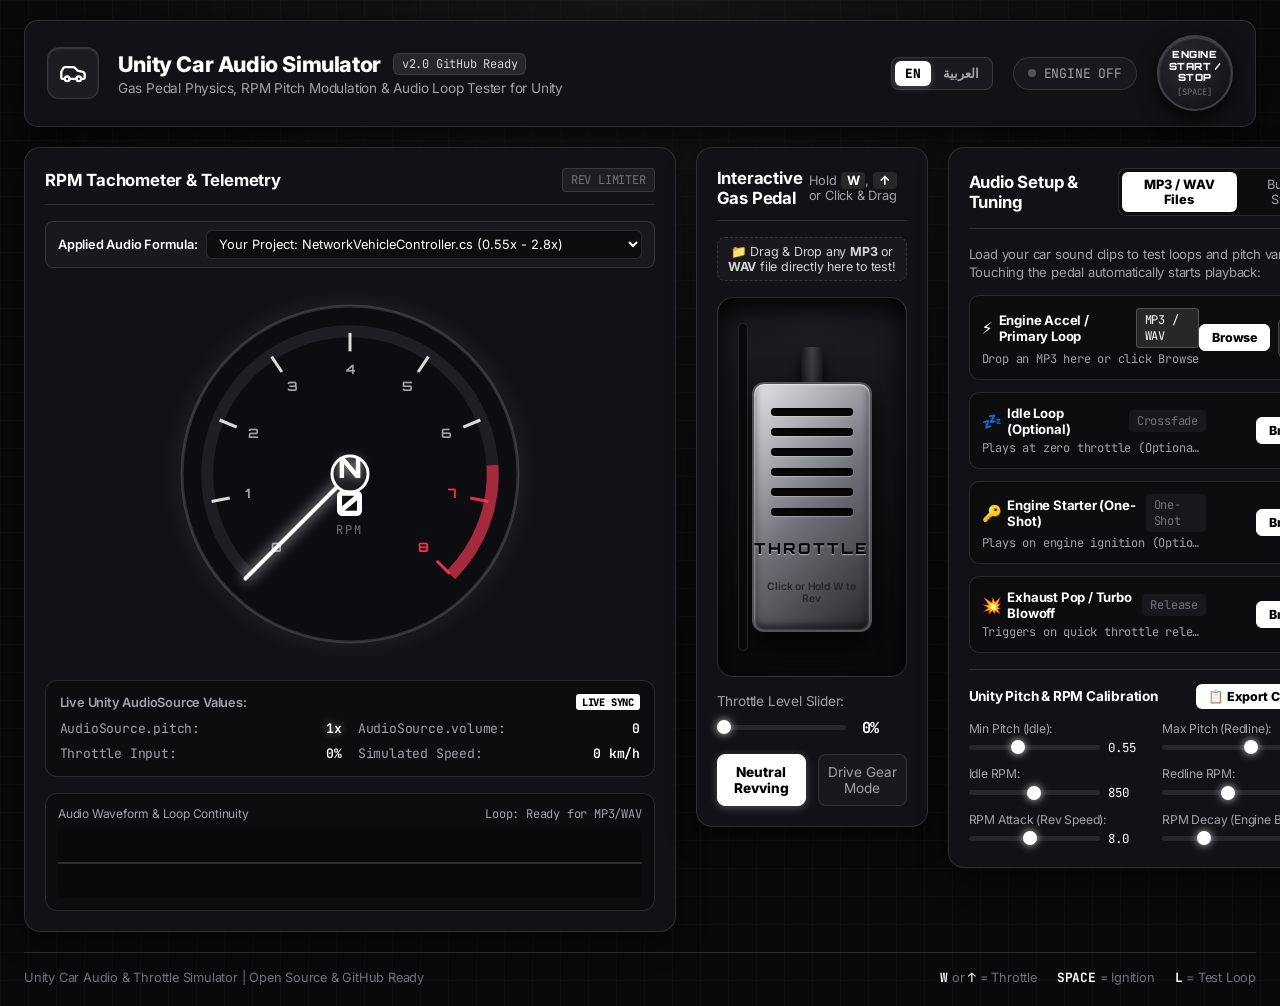
==== index.html @ ed093db4 "Add files via upload" ====
<!DOCTYPE html>
<html lang="en" dir="ltr">
<head>
  <meta charset="UTF-8">
  <meta name="viewport" content="width=device-width, initial-scale=1.0">
  <title>Unity Car Audio & Throttle Simulator | RPM & Audio Loop Tester</title>
  <link rel="preconnect" href="https://fonts.googleapis.com">
  <link rel="preconnect" href="https://fonts.gstatic.com" crossorigin>
  <link href="https://fonts.googleapis.com/css2?family=Inter:wght@400;500;600;700;800;900&family=JetBrains+Mono:wght@400;500;700&family=Orbitron:wght@600;800;900&family=Cairo:wght@600;700;900&display=swap" rel="stylesheet">
  <link rel="stylesheet" href="style.css">
</head>
<body>
  <div class="app-container">
    <!-- Header: Title, Language Switcher, Ignition -->
    <header class="app-header">
      <div class="header-brand">
        <div class="car-badge">
          <svg width="28" height="28" viewBox="0 0 24 24" fill="none" stroke="currentColor" stroke-width="2" stroke-linecap="round" stroke-linejoin="round">
            <path d="M19 17h2c.6 0 1-.4 1-1v-3c0-.9-.7-1.7-1.5-1.9C18.7 10.6 16 10 16 10s-1.3-1.4-2.2-2.3c-.5-.4-1.1-.7-1.8-.7H5c-.6 0-1.1.4-1.4.9l-1.5 2.8C2.1 10.7 2 11 2 11.3V16c0 .6.4 1 1 1h2"/>
            <circle cx="7" cy="17" r="2"/>
            <path d="M9 17h6"/>
            <circle cx="17" cy="17" r="2"/>
          </svg>
        </div>
        <div>
          <div class="title-row">
            <h1 data-i18n="appTitle">Unity Car Audio Simulator</h1>
            <span class="version-tag">v2.0 GitHub Ready</span>
          </div>
          <p class="subtitle" data-i18n="appSubtitle">Gas Pedal Physics, RPM Pitch Modulation & Audio Loop Tester for Unity</p>
        </div>
      </div>

      <div class="header-controls">
        <!-- Language Switcher -->
        <div class="lang-switcher">
          <button class="lang-btn active" id="btnLangEn" data-lang="en">EN</button>
          <button class="lang-btn" id="btnLangAr" data-lang="ar">العربية</button>
        </div>

        <!-- Engine Status -->
        <div class="engine-status-tag" id="engineStatusTag">
          <span class="status-dot"></span>
          <span id="engineStatusText" data-i18n="engineOff">ENGINE OFF</span>
        </div>
        
        <!-- Ignition Start / Stop Button -->
        <button id="ignitionBtn" class="ignition-button" title="Start/Stop Engine (Spacebar)">
          <div class="engine-start-ring"></div>
          <span class="ignition-text" data-i18n="ignitionBtn">ENGINE<br>START / STOP</span>
          <span class="ignition-subtext" data-i18n="spaceHint">[SPACE]</span>
        </button>
      </div>
    </header>

    <!-- Main Workspace Grid -->
    <main class="dashboard-grid">
      
      <!-- Left Column: Tachometer & Realtime Telemetry -->
      <section class="card gauge-card">
        <div class="card-header">
          <h2 data-i18n="tachoTitle">RPM Tachometer & Telemetry</h2>
          <div class="badge redline-badge" id="limiterIndicator" data-i18n="limiterBadge">REV LIMITER</div>
        </div>

        <!-- Unity Project Preset Bar -->
        <div class="project-preset-bar">
          <label for="projectPresetSelect" data-i18n="formulaLabel">Applied Audio Formula:</label>
          <select id="projectPresetSelect">
            <option value="networkVehicle" selected data-i18n="presetNetworkVehicle">Your Project: NetworkVehicleController.cs (0.55x - 2.8x)</option>
            <option value="msAdapter" data-i18n="presetMsAdapter">Your Project: MSNetworkVehicleAdapter.cs (Exponential Smooth)</option>
            <option value="standardRpm" data-i18n="presetStandard">Standard Unity RPM Pitch Lerp</option>
          </select>
        </div>

        <!-- Gauge Canvas & Center Readout -->
        <div class="tachometer-wrapper">
          <canvas id="tachometerCanvas" width="400" height="400"></canvas>
          <div class="gauge-center-info">
            <span class="digital-gear" id="currentGear">N</span>
            <span class="digital-rpm" id="digitalRpm">0</span>
            <span class="rpm-label">RPM</span>
          </div>
        </div>

        <!-- Live Unity AudioSource Telemetry -->
        <div class="unity-telemetry-box">
          <div class="telemetry-header">
            <span data-i18n="telemetryTitle">Live Unity AudioSource Values:</span>
            <span class="tag live-tag">LIVE SYNC</span>
          </div>
          <div class="telemetry-values">
            <div class="metric">
              <span class="metric-name">AudioSource.pitch:</span>
              <span class="metric-val highlight" id="livePitchVal">0.55x</span>
            </div>
            <div class="metric">
              <span class="metric-name">AudioSource.volume:</span>
              <span class="metric-val" id="liveVolumeVal">0.12</span>
            </div>
            <div class="metric">
              <span class="metric-name" data-i18n="throttleInput">Throttle Input:</span>
              <span class="metric-val" id="liveThrottleVal">0%</span>
            </div>
            <div class="metric">
              <span class="metric-name" data-i18n="simSpeed">Simulated Speed:</span>
              <span class="metric-val" id="liveSpeedVal">0 km/h</span>
            </div>
          </div>
        </div>

        <!-- Waveform Visualizer -->
        <div class="visualizer-container">
          <div class="visualizer-header">
            <span data-i18n="visualizerTitle">Audio Waveform & Loop Continuity</span>
            <span class="mono-badge" id="loopStatusBadge" data-i18n="loopReady">Loop: Ready for MP3/WAV</span>
          </div>
          <canvas id="visualizerCanvas" width="400" height="70"></canvas>
        </div>
      </section>

      <!-- Center Column: Interactive Monochrome Gas Pedal -->
      <section class="card pedal-card" id="pedalDropZone">
        <div class="card-header">
          <h2 data-i18n="pedalTitle">Interactive Gas Pedal</h2>
          <span class="keyboard-hint" data-i18n="pedalHint">Hold <b>W</b>, <b>↑</b> or Click & Drag</span>
        </div>

        <!-- Drag & Drop Hint Banner -->
        <div class="drop-hint-banner" data-i18n="dropHint">
          📁 Drag & Drop any <b>MP3</b> or <b>WAV</b> file directly here to test!
        </div>

        <!-- 3D Pedal Chamber -->
        <div class="pedal-chamber">
          <div class="pedal-assembly" id="pedalAssembly">
            <div class="pedal-arm"></div>
            <div class="pedal-footplate" id="pedalFootplate">
              <div class="pedal-texture">
                <div class="rubber-groove"></div>
                <div class="rubber-groove"></div>
                <div class="rubber-groove"></div>
                <div class="rubber-groove"></div>
                <div class="rubber-groove"></div>
                <div class="rubber-groove"></div>
              </div>
              <div class="pedal-label">THROTTLE</div>
              <div class="pedal-press-hint" data-i18n="pedalPress">Click or Hold W to Rev</div>
            </div>
          </div>

          <!-- Vertical Level Track -->
          <div class="pedal-track-gauge">
            <div class="pedal-level-fill" id="pedalFill"></div>
            <span class="pedal-level-text" id="pedalPercent">0%</span>
          </div>
        </div>

        <!-- Precise Slider -->
        <div class="pedal-slider-group">
          <label for="throttleRange" data-i18n="preciseThrottle">Throttle Level Slider:</label>
          <div class="slider-with-val">
            <input type="range" id="throttleRange" min="0" max="100" value="0" step="1">
            <span id="sliderValDisplay">0%</span>
          </div>
        </div>

        <!-- Rev Mode Toggles -->
        <div class="mode-toggles">
          <button class="mode-btn active" id="btnNeutral" data-i18n="modeNeutral">Neutral Revving</button>
          <button class="mode-btn" id="btnDrive" data-i18n="modeDrive">Drive Gear Mode</button>
        </div>
      </section>

      <!-- Right Column: Audio Files & Calibration -->
      <section class="card audio-card">
        <div class="card-header">
          <h2 data-i18n="audioConfigTitle">Audio Setup & Tuning</h2>
          <div class="sound-mode-switch">
            <button class="tab-btn active" id="tabCustomAudio" data-i18n="tabCustom">MP3 / WAV Files</button>
            <button class="tab-btn" id="tabSynth" data-i18n="tabSynth">Built-in Synth</button>
          </div>
        </div>

        <!-- Custom Audio Panel -->
        <div id="customAudioPanel" class="audio-panel active">
          <p class="section-desc" data-i18n="audioDesc">
            Load your car sound clips to test loops and pitch variation. Touching the pedal automatically starts playback:
          </p>

          <div class="audio-slots-list">
            <!-- Slot 1: Accel / Primary Loop -->
            <div class="audio-slot" id="slotAccel">
              <div class="slot-info">
                <div class="slot-title">
                  <span class="slot-icon">⚡</span>
                  <strong data-i18n="slotAccelTitle">Engine Accel / Primary Loop</strong>
                  <span class="badge primary-badge">MP3 / WAV</span>
                </div>
                <div class="slot-file-name" id="accelFileName" data-i18n="accelFilePlaceholder">Drop an MP3 here or click Browse</div>
              </div>
              <div class="slot-actions">
                <label class="file-upload-label">
                  <span data-i18n="browseBtn">Browse</span>
                  <input type="file" id="accelFileInput" accept=".mp3,.wav,.ogg,.m4a,.aac,audio/*">
                </label>
                <button class="mini-btn" id="testAccelLoopBtn" title="Test seamless looping continuously" data-i18n="testLoopBtn">Test Loop</button>
              </div>
            </div>

            <!-- Slot 2: Idle Loop -->
            <div class="audio-slot" id="slotIdle">
              <div class="slot-info">
                <div class="slot-title">
                  <span class="slot-icon">💤</span>
                  <strong data-i18n="slotIdleTitle">Idle Loop (Optional)</strong>
                  <span class="badge optional-badge" data-i18n="crossfadeBadge">Crossfade</span>
                </div>
                <div class="slot-file-name" id="idleFileName" data-i18n="idleFilePlaceholder">Plays at zero throttle (Optional)</div>
              </div>
              <div class="slot-actions">
                <label class="file-upload-label">
                  <span data-i18n="browseBtn">Browse</span>
                  <input type="file" id="idleFileInput" accept=".mp3,.wav,.ogg,.m4a,.aac,audio/*">
                </label>
              </div>
            </div>

            <!-- Slot 3: Ignition Start -->
            <div class="audio-slot" id="slotStart">
              <div class="slot-info">
                <div class="slot-title">
                  <span class="slot-icon">🔑</span>
                  <strong data-i18n="slotStartTitle">Engine Starter (One-Shot)</strong>
                  <span class="badge optional-badge">One-Shot</span>
                </div>
                <div class="slot-file-name" id="startFileName" data-i18n="startFilePlaceholder">Plays on engine ignition (Optional)</div>
              </div>
              <div class="slot-actions">
                <label class="file-upload-label">
                  <span data-i18n="browseBtn">Browse</span>
                  <input type="file" id="startFileInput" accept=".mp3,.wav,.ogg,.m4a,.aac,audio/*">
                </label>
              </div>
            </div>

            <!-- Slot 4: Backfire / Pop -->
            <div class="audio-slot" id="slotPop">
              <div class="slot-info">
                <div class="slot-title">
                  <span class="slot-icon">💥</span>
                  <strong data-i18n="slotPopTitle">Exhaust Pop / Turbo Blowoff</strong>
                  <span class="badge optional-badge" data-i18n="popBadge">Release</span>
                </div>
                <div class="slot-file-name" id="popFileName" data-i18n="popFilePlaceholder">Triggers on quick throttle release</div>
              </div>
              <div class="slot-actions">
                <label class="file-upload-label">
                  <span data-i18n="browseBtn">Browse</span>
                  <input type="file" id="popFileInput" accept=".mp3,.wav,.ogg,.m4a,.aac,audio/*">
                </label>
              </div>
            </div>
          </div>
        </div>

        <!-- Synth Mode Panel -->
        <div id="synthPanel" class="audio-panel">
          <div class="synth-banner">
            <h3 data-i18n="synthTitle">Procedural Engine Sound Synthesizer</h3>
            <p data-i18n="synthDesc">Built-in Web Audio API engine generator that creates real multi-cylinder rumble and intake suction without any external audio files.</p>
            <div class="synth-configs">
              <label data-i18n="engineTone">Engine Configuration:</label>
              <select id="synthToneSelect">
                <option value="v6">V6 Sports Exhaust (Deep resonance)</option>
                <option value="i4">Inline-4 Turbo (High revving)</option>
                <option value="v8">V8 Muscle (Raw growl)</option>
              </select>
            </div>
          </div>
        </div>

        <!-- Calibration Sliders -->
        <div class="unity-calibration-section">
          <div class="section-subheading">
            <span data-i18n="unityCalibrationTitle">Unity Pitch & RPM Calibration</span>
            <button class="copy-unity-code-btn" id="btnExportUnityCode" data-i18n="btnExportCode">📋 Export C# Script</button>
          </div>

          <div class="tuning-grid">
            <div class="tune-field">
              <label data-i18n="paramMinPitch">Min Pitch (Idle):</label>
              <div class="slider-val-pair">
                <input type="range" id="paramMinPitch" min="0.3" max="1.0" step="0.05" value="0.55">
                <span id="paramMinPitchVal">0.55</span>
              </div>
            </div>

            <div class="tune-field">
              <label data-i18n="paramMaxPitch">Max Pitch (Redline):</label>
              <div class="slider-val-pair">
                <input type="range" id="paramMaxPitch" min="1.2" max="3.5" step="0.05" value="2.80">
                <span id="paramMaxPitchVal">2.80</span>
              </div>
            </div>

            <div class="tune-field">
              <label data-i18n="paramIdleRpm">Idle RPM:</label>
              <div class="slider-val-pair">
                <input type="range" id="paramIdleRpm" min="500" max="1200" step="50" value="850">
                <span id="paramIdleRpmVal">850</span>
              </div>
            </div>

            <div class="tune-field">
              <label data-i18n="paramMaxRpm">Redline RPM:</label>
              <div class="slider-val-pair">
                <input type="range" id="paramMaxRpm" min="5500" max="9500" step="100" value="7500">
                <span id="paramMaxRpmVal">7500</span>
              </div>
            </div>

            <div class="tune-field">
              <label data-i18n="paramAttack">RPM Attack (Rev Speed):</label>
              <div class="slider-val-pair">
                <input type="range" id="paramAttack" min="2" max="15" step="0.5" value="8.0">
                <span id="paramAttackVal">8.0</span>
              </div>
            </div>

            <div class="tune-field">
              <label data-i18n="paramDecay">RPM Decay (Engine Brake):</label>
              <div class="slider-val-pair">
                <input type="range" id="paramDecay" min="2" max="12" step="0.5" value="5.0">
                <span id="paramDecayVal">5.0</span>
              </div>
            </div>
          </div>
        </div>
      </section>
    </main>

    <!-- Unity C# Code Modal -->
    <div class="modal-overlay" id="unityCodeModal">
      <div class="modal-card">
        <div class="modal-header">
          <h3 data-i18n="modalTitle">Ready-to-Use Unity C# Script</h3>
          <button class="close-modal-btn" id="btnCloseModal">&times;</button>
        </div>
        <div class="modal-body">
          <p data-i18n="modalDesc">Copy and paste this script directly onto your car GameObject in Unity:</p>
          <pre><code id="unityCodeSnippet"></code></pre>
        </div>
        <div class="modal-footer">
          <button class="btn-primary" id="btnCopySnippet" data-i18n="copyCodeBtn">Copy Code to Clipboard</button>
        </div>
      </div>
    </div>

    <!-- Footer -->
    <footer class="app-footer">
      <div>
        <span data-i18n="footerText">Unity Car Audio & Throttle Simulator | Open Source & GitHub Ready</span>
      </div>
      <div class="shortcuts-legend">
        <span><b data-i18n="keyW">W</b> or <b>↑</b> = <span data-i18n="keyThrottle">Throttle</span></span>
        <span><b>SPACE</b> = <span data-i18n="keyIgnition">Ignition</span></span>
        <span><b>L</b> = <span data-i18n="keyLoop">Test Loop</span></span>
      </div>
    </footer>
  </div>

  <!-- Scripts -->
  <script src="audio-engine.js"></script>
  <script src="app.js"></script>
</body>
</html>
---- style.css ----
:root {
  --bg-main: #09090b;
  --bg-card: #121216;
  --bg-card-subtle: #18181d;
  --border-light: rgba(255, 255, 255, 0.12);
  --border-hover: rgba(255, 255, 255, 0.3);
  --text-pure: #ffffff;
  --text-muted: #a1a1aa;
  --text-dim: #71717a;
  --pure-white-glow: rgba(255, 255, 255, 0.5);
  --accent-red: #ff334b;
  --accent-red-glow: rgba(255, 51, 75, 0.5);
  --font-main: 'Inter', system-ui, -apple-system, sans-serif;
  --font-mono: 'JetBrains Mono', monospace;
  --font-gauge: 'Orbitron', 'JetBrains Mono', monospace;
  --font-arabic: 'Cairo', system-ui, sans-serif;
}

/* RTL Override for Arabic */
html[dir="rtl"] {
  font-family: var(--font-arabic);
}

html[dir="rtl"] .shortcuts-legend {
  direction: rtl;
}

* {
  box-sizing: border-box;
  margin: 0;
  padding: 0;
  user-select: none;
}

body {
  background-color: var(--bg-main);
  background-image: 
    radial-gradient(circle at 50% 0%, rgba(255, 255, 255, 0.05) 0%, transparent 55%),
    linear-gradient(rgba(255, 255, 255, 0.02) 1px, transparent 1px),
    linear-gradient(90deg, rgba(255, 255, 255, 0.02) 1px, transparent 1px);
  background-size: 100% 100%, 28px 28px, 28px 28px;
  color: var(--text-pure);
  font-family: var(--font-main);
  min-height: 100vh;
  display: flex;
  flex-direction: column;
  overflow-x: hidden;
  letter-spacing: -0.2px;
}

.app-container {
  max-width: 1480px;
  width: 100%;
  margin: 0 auto;
  padding: 1.25rem 1.5rem;
  display: flex;
  flex-direction: column;
  gap: 1.25rem;
  flex: 1;
}

/* Header - Monochrome Luxury */
.app-header {
  display: flex;
  justify-content: space-between;
  align-items: center;
  background: var(--bg-card);
  border: 1px solid var(--border-light);
  border-radius: 14px;
  padding: 0.9rem 1.4rem;
  box-shadow: 0 10px 30px rgba(0, 0, 0, 0.7);
}

.header-brand {
  display: flex;
  align-items: center;
  gap: 1.15rem;
}

.car-badge {
  color: #fff;
  background: #1c1c22;
  border: 1px solid var(--border-light);
  width: 52px;
  height: 52px;
  display: flex;
  align-items: center;
  justify-content: center;
  border-radius: 12px;
  box-shadow: inset 0 1px 2px rgba(255, 255, 255, 0.15);
}

.title-row {
  display: flex;
  align-items: center;
  gap: 0.75rem;
}

.header-brand h1 {
  font-size: 1.35rem;
  font-weight: 800;
  color: #fff;
  letter-spacing: -0.4px;
}

.version-tag {
  font-size: 0.75rem;
  font-family: var(--font-mono);
  color: #d4d4d8;
  background: #27272a;
  padding: 2px 8px;
  border-radius: 6px;
  border: 1px solid rgba(255, 255, 255, 0.1);
}

.subtitle {
  color: var(--text-muted);
  font-size: 0.85rem;
  margin-top: 3px;
}

.header-controls {
  display: flex;
  align-items: center;
  gap: 1.25rem;
}

/* Language Switcher */
.lang-switcher {
  display: flex;
  background: #1a1a20;
  border: 1px solid var(--border-light);
  border-radius: 8px;
  padding: 3px;
  gap: 2px;
}

.lang-btn {
  background: transparent;
  border: none;
  color: var(--text-muted);
  font-family: var(--font-mono);
  font-size: 0.8rem;
  font-weight: 600;
  padding: 4px 10px;
  border-radius: 6px;
  cursor: pointer;
  transition: all 0.2s ease;
}

.lang-btn:hover {
  color: #fff;
}

.lang-btn.active {
  background: #fff;
  color: #000;
  font-weight: 800;
  box-shadow: 0 2px 6px rgba(255, 255, 255, 0.2);
}

/* Engine Status Tag */
.engine-status-tag {
  display: flex;
  align-items: center;
  gap: 0.5rem;
  font-family: var(--font-mono);
  font-size: 0.82rem;
  padding: 7px 14px;
  border-radius: 20px;
  background: #18181e;
  border: 1px solid var(--border-light);
  color: var(--text-muted);
  transition: all 0.3s ease;
}

.status-dot {
  width: 8px;
  height: 8px;
  border-radius: 50%;
  background: #52525b;
  transition: all 0.3s ease;
}

.engine-status-tag.active {
  border-color: rgba(255, 255, 255, 0.6);
  color: #ffffff;
}

.engine-status-tag.active .status-dot {
  background: #ffffff;
  box-shadow: 0 0 10px #ffffff;
}

/* Ignition Button - Precision Metal */
.ignition-button {
  position: relative;
  width: 76px;
  height: 76px;
  border-radius: 50%;
  background: radial-gradient(circle at 35% 35%, #2a2a32, #0d0d10);
  border: 2px solid #3f3f46;
  box-shadow: 0 8px 20px rgba(0, 0, 0, 0.8), inset 0 1px 2px rgba(255, 255, 255, 0.25);
  cursor: pointer;
  display: flex;
  flex-direction: column;
  align-items: center;
  justify-content: center;
  transition: all 0.2s ease;
}

.ignition-button:hover {
  transform: scale(1.04);
  border-color: #ffffff;
}

.ignition-button:active {
  transform: scale(0.96);
  box-shadow: 0 2px 6px rgba(0, 0, 0, 0.9);
}

.engine-start-ring {
  position: absolute;
  inset: -5px;
  border-radius: 50%;
  border: 2px solid transparent;
  transition: all 0.3s ease;
}

.ignition-button.running .engine-start-ring {
  border-color: #ffffff;
  box-shadow: 0 0 16px var(--pure-white-glow);
  animation: pulse-ring 2s infinite;
}

@keyframes pulse-ring {
  0% { transform: scale(1); opacity: 0.9; }
  50% { transform: scale(1.08); opacity: 0.2; }
  100% { transform: scale(1); opacity: 0.9; }
}

.ignition-text {
  font-family: var(--font-gauge);
  font-size: 0.62rem;
  font-weight: 900;
  color: #ffffff;
  text-align: center;
  line-height: 1.15;
  letter-spacing: 0.5px;
}

.ignition-subtext {
  font-size: 0.55rem;
  font-family: var(--font-mono);
  color: var(--text-dim);
  margin-top: 2px;
}

/* Dashboard Grid */
.dashboard-grid {
  display: grid;
  grid-template-columns: 1.25fr 1fr 1.25fr;
  gap: 1.25rem;
  align-items: start;
}

@media (max-width: 1200px) {
  .dashboard-grid {
    grid-template-columns: 1fr;
  }
}

/* Universal Monochrome Card */
.card {
  background: var(--bg-card);
  border: 1px solid var(--border-light);
  border-radius: 16px;
  padding: 1.25rem;
  box-shadow: 0 10px 30px rgba(0, 0, 0, 0.45);
  display: flex;
  flex-direction: column;
  gap: 1rem;
  transition: border-color 0.2s ease;
}

.card:hover {
  border-color: rgba(255, 255, 255, 0.18);
}

.card-header {
  display: flex;
  justify-content: space-between;
  align-items: center;
  border-bottom: 1px solid var(--border-light);
  padding-bottom: 0.75rem;
}

.card-header h2 {
  font-size: 1.05rem;
  font-weight: 700;
  color: #ffffff;
}

/* Project Preset Bar */
.project-preset-bar {
  background: #18181d;
  border: 1px solid var(--border-light);
  border-radius: 8px;
  padding: 8px 12px;
  display: flex;
  justify-content: space-between;
  align-items: center;
  gap: 8px;
}

.project-preset-bar label {
  font-size: 0.8rem;
  color: #ffffff;
  font-weight: 600;
  white-space: nowrap;
}

.project-preset-bar select {
  background: #0d0d10;
  border: 1px solid var(--border-light);
  color: #fff;
  border-radius: 6px;
  padding: 5px 8px;
  font-family: var(--font-main);
  font-size: 0.8rem;
  outline: none;
  cursor: pointer;
  flex: 1;
  transition: border-color 0.2s ease;
}

.project-preset-bar select:hover,
.project-preset-bar select:focus {
  border-color: #fff;
}

/* Badges */
.badge {
  font-family: var(--font-mono);
  font-size: 0.75rem;
  padding: 3px 8px;
  border-radius: 4px;
}

.redline-badge {
  background: #1f1f23;
  border: 1px solid var(--border-light);
  color: #71717a;
  transition: all 0.15s ease;
}

.redline-badge.active {
  background: #ffffff;
  color: #000000;
  font-weight: 800;
  box-shadow: 0 0 16px rgba(255, 255, 255, 0.8);
  animation: flash-redline 0.1s infinite alternate;
}

@keyframes flash-redline {
  from { opacity: 0.7; }
  to { opacity: 1; }
}

.primary-badge {
  background: #27272a;
  color: #ffffff;
  border: 1px solid rgba(255, 255, 255, 0.2);
}

.optional-badge {
  background: #18181c;
  color: var(--text-dim);
}

.mono-badge {
  font-family: var(--font-mono);
  font-size: 0.75rem;
  color: var(--text-muted);
}

/* Tachometer */
.tachometer-wrapper {
  position: relative;
  display: flex;
  justify-content: center;
  align-items: center;
  margin: -10px 0;
}

#tachometerCanvas {
  max-width: 100%;
  height: auto;
  filter: drop-shadow(0 0 14px rgba(255, 255, 255, 0.08));
}

.gauge-center-info {
  position: absolute;
  top: 55%;
  display: flex;
  flex-direction: column;
  align-items: center;
  transform: translateY(-50%);
  pointer-events: none;
}

.digital-gear {
  font-family: var(--font-gauge);
  font-size: 1.8rem;
  font-weight: 900;
  color: #ffffff;
  text-shadow: 0 0 10px rgba(255, 255, 255, 0.5);
}

.digital-rpm {
  font-family: var(--font-gauge);
  font-size: 2.2rem;
  font-weight: 800;
  color: #ffffff;
  letter-spacing: 1px;
  line-height: 1;
}

.rpm-label {
  font-family: var(--font-mono);
  font-size: 0.75rem;
  color: var(--text-dim);
  letter-spacing: 2px;
  margin-top: 2px;
}

/* Telemetry Box */
.unity-telemetry-box {
  background: #0d0d10;
  border: 1px solid var(--border-light);
  border-radius: 12px;
  padding: 0.85rem;
}

.telemetry-header {
  display: flex;
  justify-content: space-between;
  align-items: center;
  font-size: 0.8rem;
  color: var(--text-muted);
  margin-bottom: 0.6rem;
  font-weight: 600;
}

.live-tag {
  background: #ffffff;
  color: #000000;
  font-size: 0.65rem;
  font-weight: 800;
  padding: 1px 6px;
  border-radius: 3px;
  font-family: var(--font-mono);
}

.telemetry-values {
  display: grid;
  grid-template-columns: 1fr 1fr;
  gap: 0.5rem 1rem;
}

.metric {
  display: flex;
  justify-content: space-between;
  align-items: center;
  font-family: var(--font-mono);
  font-size: 0.82rem;
}

.metric-name {
  color: #a1a1aa;
}

.metric-val {
  color: #ffffff;
  font-weight: 600;
}

.metric-val.highlight {
  color: #ffffff;
  text-shadow: 0 0 8px rgba(255, 255, 255, 0.6);
}

/* Visualizer */
.visualizer-container {
  background: #0d0d10;
  border: 1px solid var(--border-light);
  border-radius: 12px;
  padding: 0.75rem;
}

.visualizer-header {
  display: flex;
  justify-content: space-between;
  font-size: 0.75rem;
  color: var(--text-muted);
  margin-bottom: 6px;
}

#visualizerCanvas {
  width: 100%;
  height: 70px;
  display: block;
  border-radius: 6px;
}

/* Center Column: Pedal Simulator */
.pedal-card {
  display: flex;
  flex-direction: column;
  justify-content: space-between;
}

.keyboard-hint {
  font-size: 0.8rem;
  color: var(--text-muted);
}

.keyboard-hint b {
  color: #ffffff;
  background: #27272a;
  padding: 1px 6px;
  border-radius: 4px;
}

.drop-hint-banner {
  background: #18181d;
  border: 1px dashed var(--border-light);
  color: #d4d4d8;
  font-size: 0.78rem;
  padding: 6px 10px;
  border-radius: 8px;
  text-align: center;
  transition: all 0.2s ease;
}

.pedal-card.drag-active {
  border-color: #ffffff;
  box-shadow: 0 0 25px rgba(255, 255, 255, 0.3);
}

.pedal-card.drag-active .drop-hint-banner {
  background: #ffffff;
  color: #000000;
  font-weight: 700;
  border-color: #ffffff;
  transform: scale(1.02);
}

.pedal-chamber {
  position: relative;
  background: radial-gradient(circle at 50% 10%, #1c1c22, #0b0b0e 85%);
  border: 1px solid var(--border-light);
  box-shadow: inset 0 10px 25px rgba(0, 0, 0, 0.9);
  border-radius: 16px;
  height: 380px;
  display: flex;
  justify-content: center;
  align-items: center;
  overflow: hidden;
  perspective: 700px;
  cursor: pointer;
}

.pedal-assembly {
  position: relative;
  width: 130px;
  height: 300px;
  display: flex;
  flex-direction: column;
  align-items: center;
  transform-style: preserve-3d;
}

.pedal-arm {
  position: absolute;
  top: 10px;
  width: 22px;
  height: 120px;
  background: linear-gradient(90deg, #18181c, #3f3f46, #18181c);
  border-radius: 4px;
  box-shadow: 0 10px 15px rgba(0, 0, 0, 0.8);
  z-index: 1;
}

/* Brushed Silver/Black Luxury Pedal */
.pedal-footplate {
  position: absolute;
  top: 45px;
  width: 120px;
  height: 250px;
  background: linear-gradient(135deg, #e4e4e7, #71717a, #27272a);
  border-radius: 12px;
  box-shadow: 
    0 15px 35px rgba(0, 0, 0, 0.9),
    inset 0 1px 3px rgba(255, 255, 255, 0.9),
    inset 0 -4px 8px rgba(0, 0, 0, 0.7);
  border: 2px solid #52525b;
  display: flex;
  flex-direction: column;
  align-items: center;
  justify-content: space-between;
  padding: 1.5rem 0.5rem;
  transform-origin: top center;
  transform: rotateX(0deg);
  transition: transform 0.05s ease-out, box-shadow 0.05s ease-out;
  z-index: 2;
}

.pedal-texture {
  display: flex;
  flex-direction: column;
  gap: 12px;
  width: 82%;
}

.rubber-groove {
  height: 8px;
  background: #09090b;
  border-radius: 4px;
  box-shadow: inset 0 2px 4px rgba(0, 0, 0, 0.95), 0 1px 1px rgba(255, 255, 255, 0.3);
}

.pedal-label {
  font-family: var(--font-gauge);
  font-weight: 900;
  font-size: 0.95rem;
  letter-spacing: 2px;
  color: #09090b;
  text-shadow: 0 1px 1px rgba(255, 255, 255, 0.5);
}

.pedal-press-hint {
  font-size: 0.65rem;
  color: #27272a;
  text-align: center;
  line-height: 1.2;
  font-weight: 600;
}

/* Pedal Level Track */
.pedal-track-gauge {
  position: absolute;
  left: 20px;
  bottom: 25px;
  top: 25px;
  width: 10px;
  background: #09090b;
  border: 1px solid var(--border-light);
  border-radius: 6px;
  overflow: hidden;
  display: flex;
  flex-direction: column-reverse;
}

.pedal-level-fill {
  width: 100%;
  height: 0%;
  background: linear-gradient(to top, #71717a, #d4d4d8, #ffffff);
  transition: height 0.05s ease-out;
  box-shadow: 0 0 10px #ffffff;
}

.pedal-level-text {
  position: absolute;
  left: 36px;
  bottom: 25px;
  font-family: var(--font-mono);
  font-size: 0.85rem;
  font-weight: 800;
  color: #ffffff;
}

/* Slider */
.pedal-slider-group {
  display: flex;
  flex-direction: column;
  gap: 0.5rem;
  font-size: 0.85rem;
  color: var(--text-muted);
}

.slider-with-val {
  display: flex;
  align-items: center;
  gap: 1rem;
}

.slider-with-val input[type="range"] {
  flex: 1;
}

.slider-with-val span {
  font-family: var(--font-mono);
  font-size: 0.95rem;
  font-weight: 700;
  color: #ffffff;
  min-width: 45px;
}

.mode-toggles {
  display: grid;
  grid-template-columns: 1fr 1fr;
  gap: 0.75rem;
}

.mode-btn {
  background: #18181d;
  border: 1px solid var(--border-light);
  color: var(--text-muted);
  padding: 9px;
  border-radius: 8px;
  font-family: var(--font-main);
  font-size: 0.85rem;
  cursor: pointer;
  transition: all 0.2s ease;
}

.mode-btn:hover {
  background: #27272a;
  color: #fff;
}

.mode-btn.active {
  background: #ffffff;
  border-color: #ffffff;
  color: #000000;
  font-weight: 800;
  box-shadow: 0 2px 8px rgba(255, 255, 255, 0.25);
}

/* Right Column: Audio Card */
.sound-mode-switch {
  display: flex;
  gap: 4px;
  background: #0d0d10;
  padding: 3px;
  border-radius: 8px;
  border: 1px solid var(--border-light);
}

.tab-btn {
  background: transparent;
  border: none;
  color: var(--text-muted);
  font-family: var(--font-main);
  font-size: 0.8rem;
  padding: 5px 12px;
  border-radius: 6px;
  cursor: pointer;
  transition: all 0.2s ease;
}

.tab-btn.active {
  background: #ffffff;
  color: #000000;
  font-weight: 800;
}

.audio-panel {
  display: none;
  flex-direction: column;
  gap: 0.85rem;
}

.audio-panel.active {
  display: flex;
}

.section-desc {
  font-size: 0.82rem;
  color: var(--text-muted);
  line-height: 1.4;
}

/* Audio Slots List */
.audio-slots-list {
  display: flex;
  flex-direction: column;
  gap: 0.75rem;
}

.audio-slot {
  background: #0d0d10;
  border: 1px solid var(--border-light);
  border-radius: 10px;
  padding: 0.75rem;
  display: flex;
  justify-content: space-between;
  align-items: center;
  transition: border-color 0.2s ease;
}

.audio-slot:hover {
  border-color: var(--border-hover);
}

.audio-slot.loaded {
  border-color: #ffffff;
  background: #18181e;
}

.slot-info {
  display: flex;
  flex-direction: column;
  gap: 3px;
  max-width: 65%;
}

.slot-title {
  display: flex;
  align-items: center;
  gap: 6px;
  font-size: 0.82rem;
  color: #ffffff;
}

.slot-icon {
  font-size: 1rem;
}

.slot-file-name {
  font-family: var(--font-mono);
  font-size: 0.75rem;
  color: var(--text-muted);
  white-space: nowrap;
  overflow: hidden;
  text-overflow: ellipsis;
}

.slot-actions {
  display: flex;
  gap: 0.5rem;
  align-items: center;
}

.file-upload-label {
  background: #ffffff;
  border: 1px solid #ffffff;
  color: #000000;
  padding: 5px 12px;
  border-radius: 6px;
  font-size: 0.78rem;
  font-weight: 800;
  cursor: pointer;
  transition: all 0.2s ease;
}

.file-upload-label:hover {
  background: #e4e4e7;
  box-shadow: 0 0 10px rgba(255, 255, 255, 0.4);
}

.file-upload-label input[type="file"] {
  display: none;
}

.mini-btn {
  background: #27272a;
  border: 1px solid var(--border-light);
  color: #ffffff;
  padding: 5px 10px;
  border-radius: 6px;
  font-size: 0.75rem;
  cursor: pointer;
  transition: background 0.2s ease;
}

.mini-btn:hover {
  background: #3f3f46;
}

/* Synth Banner */
.synth-banner {
  background: #141418;
  border: 1px solid var(--border-light);
  border-radius: 10px;
  padding: 1rem;
  display: flex;
  flex-direction: column;
  gap: 0.6rem;
}

.synth-banner h3 {
  font-size: 0.95rem;
  color: #ffffff;
}

.synth-banner p {
  font-size: 0.82rem;
  color: var(--text-muted);
  line-height: 1.4;
}

.synth-configs {
  display: flex;
  flex-direction: column;
  gap: 0.4rem;
  margin-top: 0.5rem;
}

.synth-configs select {
  background: #0d0d10;
  color: #fff;
  border: 1px solid var(--border-light);
  padding: 8px 12px;
  border-radius: 6px;
  font-family: var(--font-main);
  font-size: 0.85rem;
  cursor: pointer;
}

/* Calibration Section */
.unity-calibration-section {
  border-top: 1px solid var(--border-light);
  padding-top: 0.85rem;
  display: flex;
  flex-direction: column;
  gap: 0.75rem;
}

.section-subheading {
  display: flex;
  justify-content: space-between;
  align-items: center;
  font-size: 0.85rem;
  font-weight: 700;
  color: #ffffff;
}

.copy-unity-code-btn {
  background: #ffffff;
  border: none;
  color: #000000;
  font-family: var(--font-main);
  font-size: 0.78rem;
  font-weight: 800;
  padding: 5px 12px;
  border-radius: 6px;
  cursor: pointer;
  transition: transform 0.15s ease, box-shadow 0.15s ease;
}

.copy-unity-code-btn:hover {
  transform: translateY(-1px);
  box-shadow: 0 4px 12px rgba(255, 255, 255, 0.4);
}

.tuning-grid {
  display: grid;
  grid-template-columns: 1fr 1fr;
  gap: 0.65rem 1rem;
}

.tune-field {
  display: flex;
  flex-direction: column;
  gap: 3px;
}

.tune-field label {
  font-size: 0.76rem;
  color: var(--text-muted);
}

.slider-val-pair {
  display: flex;
  align-items: center;
  gap: 0.5rem;
}

.slider-val-pair input[type="range"] {
  flex: 1;
}

.slider-val-pair span {
  font-family: var(--font-mono);
  font-size: 0.78rem;
  color: #ffffff;
  min-width: 38px;
}

/* Range Input Styling - Monochrome */
input[type="range"] {
  appearance: none;
  -webkit-appearance: none;
  background: #27272a;
  height: 5px;
  border-radius: 3px;
  outline: none;
  cursor: pointer;
}

input[type="range"]::-webkit-slider-thumb {
  -webkit-appearance: none;
  appearance: none;
  width: 14px;
  height: 14px;
  border-radius: 50%;
  background: #ffffff;
  box-shadow: 0 0 8px rgba(255, 255, 255, 0.8);
  cursor: pointer;
  transition: transform 0.1s ease;
}

input[type="range"]::-webkit-slider-thumb:hover {
  transform: scale(1.3);
}

/* Modal */
.modal-overlay {
  position: fixed;
  inset: 0;
  background: rgba(0, 0, 0, 0.85);
  backdrop-filter: blur(8px);
  display: none;
  justify-content: center;
  align-items: center;
  z-index: 1000;
  padding: 1rem;
}

.modal-overlay.open {
  display: flex;
}

.modal-card {
  background: #121216;
  border: 1px solid var(--border-light);
  border-radius: 16px;
  width: 100%;
  max-width: 680px;
  box-shadow: 0 25px 60px rgba(0, 0, 0, 0.9);
  overflow: hidden;
  display: flex;
  flex-direction: column;
}

.modal-header {
  display: flex;
  justify-content: space-between;
  align-items: center;
  padding: 1rem 1.25rem;
  border-bottom: 1px solid var(--border-light);
}

.modal-header h3 {
  font-size: 1.05rem;
  color: #ffffff;
}

.close-modal-btn {
  background: none;
  border: none;
  color: var(--text-muted);
  font-size: 1.6rem;
  cursor: pointer;
  line-height: 1;
}

.modal-body {
  padding: 1.25rem;
  display: flex;
  flex-direction: column;
  gap: 0.75rem;
}

.modal-body p {
  font-size: 0.85rem;
  color: var(--text-muted);
}

.modal-body pre {
  background: #09090b;
  border: 1px solid var(--border-light);
  border-radius: 8px;
  padding: 1rem;
  max-height: 340px;
  overflow-y: auto;
}

.modal-body code {
  font-family: var(--font-mono);
  font-size: 0.82rem;
  color: #e4e4e7;
  direction: ltr;
  text-align: left;
  display: block;
}

.modal-footer {
  padding: 1rem 1.25rem;
  border-top: 1px solid var(--border-light);
  display: flex;
  justify-content: flex-end;
}

.btn-primary {
  background: #ffffff;
  border: none;
  color: #000000;
  font-weight: 800;
  font-family: var(--font-main);
  padding: 8px 18px;
  border-radius: 8px;
  cursor: pointer;
  box-shadow: 0 4px 15px rgba(255, 255, 255, 0.25);
  transition: all 0.2s ease;
}

.btn-primary:hover {
  background: #e4e4e7;
}

/* Footer */
.app-footer {
  display: flex;
  justify-content: space-between;
  align-items: center;
  font-size: 0.8rem;
  color: var(--text-dim);
  border-top: 1px solid var(--border-light);
  padding-top: 1rem;
}

.shortcuts-legend {
  display: flex;
  gap: 1.25rem;
}

.shortcuts-legend span b {
  color: #ffffff;
  font-family: var(--font-mono);
}
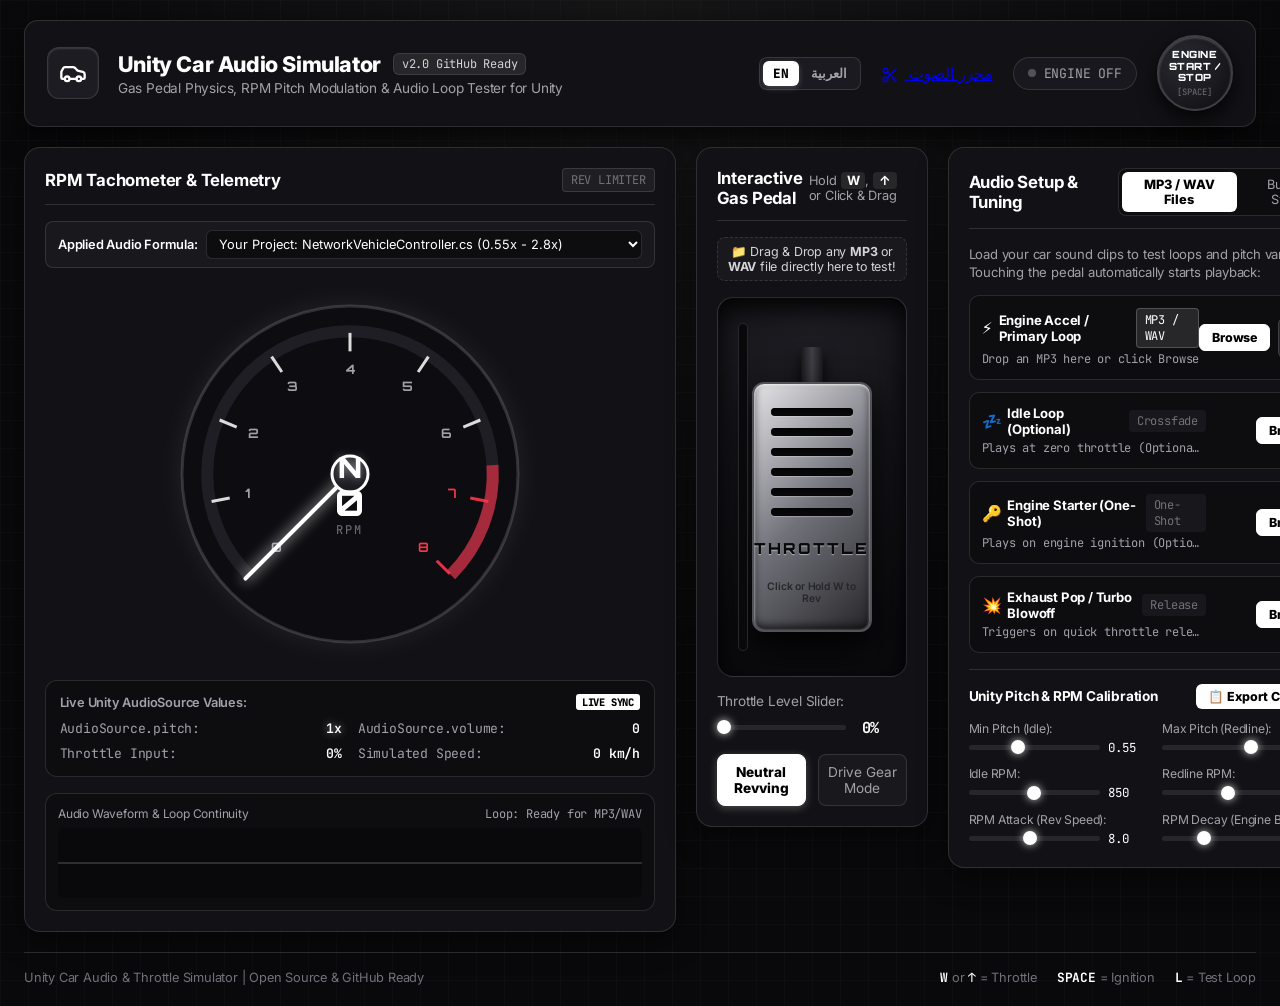
==== commit 179f2998: "Add files via upload" ====
--- a/index.html
+++ b/index.html
@@ -38,6 +38,18 @@
           <button class="lang-btn" id="btnLangAr" data-lang="ar">العربية</button>
         </div>
 
+        <!-- Open Trimmer Tool Button -->
+        <a href="trimmer.html" class="open-trimmer-btn" id="btnOpenTrimmer" title="محرر اقتطاع ولوب الصوت">
+          <svg width="18" height="18" viewBox="0 0 24 24" fill="none" stroke="currentColor" stroke-width="2" stroke-linecap="round" stroke-linejoin="round" style="vertical-align:middle;margin-inline-end:6px;">
+            <circle cx="6" cy="6" r="3"/>
+            <circle cx="6" cy="18" r="3"/>
+            <line x1="20" y1="4" x2="8.12" y2="15.88"/>
+            <line x1="14.47" y1="14.48" x2="20" y2="20"/>
+            <line x1="8.12" y1="8.12" x2="12" y2="12"/>
+          </svg>
+          <span data-i18n="trimmerBtn">محرر الصوت</span>
+        </a>
+
         <!-- Engine Status -->
         <div class="engine-status-tag" id="engineStatusTag">
           <span class="status-dot"></span>
@@ -280,6 +292,15 @@
           </div>
         </div>
 
+        <!-- Audio Loop Trimmer -->
+        <div id="trimmerPanel" class="audio-panel">
+          <div class="synth-banner" style="padding: 16px 20px;">
+            <h3 style="font-size: 1rem; margin-bottom: 8px;">محرر اقتطاع الصوت (Audio Trimmer)</h3>
+            <p style="color: var(--muted); font-size: 0.75rem; margin-bottom: 12px;">اضغط لتحميل ملف صوت محرك، سحب الحواجز لضبط البداية/النهاية، وضغط تصدير WAV</p>
+            <button class="btn btn-secondary" style="width: 100%; margin-top: 8px;" onclick="window.open('audio-loop-trimmer.html','_blank')">فتح المحرر</button>
+          </div>
+        </div>
+
         <!-- Calibration Sliders -->
         <div class="unity-calibration-section">
           <div class="section-subheading">
